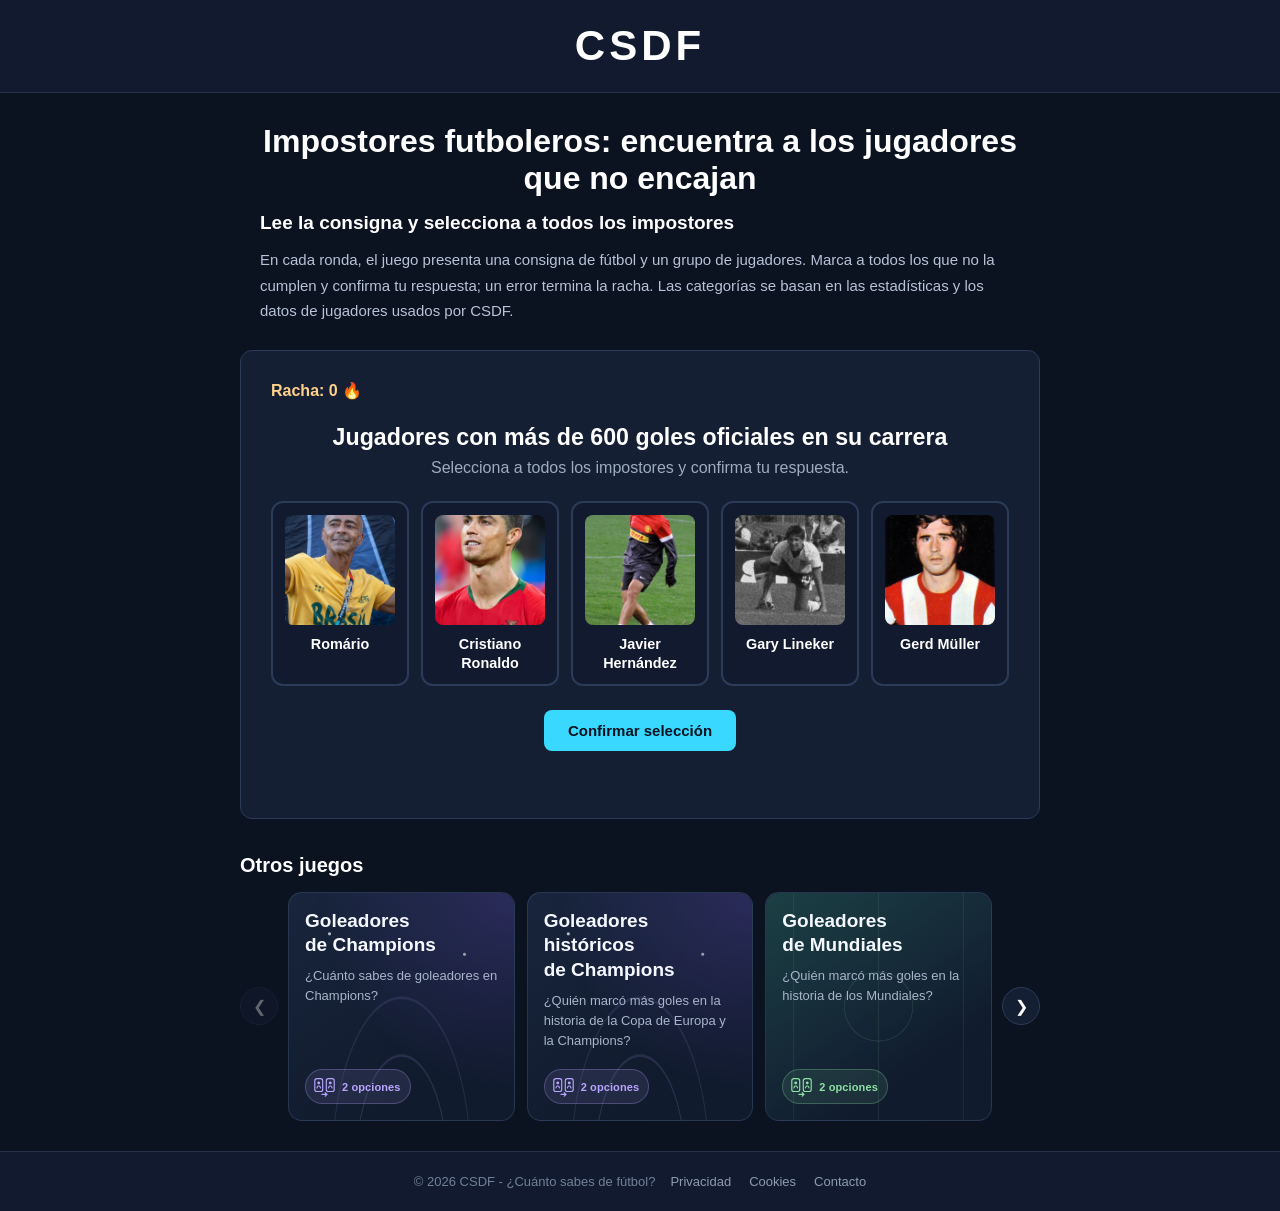
==== juegos/impostores-futboleros/index.html @ 9dae2707 "Cada juego su index" ====
<!DOCTYPE html>
<html lang="es">
<head>
    <meta charset="UTF-8">
    <meta name="viewport" content="width=device-width, initial-scale=1.0">
    <base href="/">
    <title>Impostores futboleros: encuentra quién no cumple la consigna | CSDF</title>
    <meta name="description" content="Lee la consigna, identifica a los futbolistas impostores entre los jugadores y confirma tu selección. ¿Cuántas rondas seguidas puedes acertar?">
    <meta name="robots" content="index, follow">
    <meta name="theme-color" content="#ffffff">
    <link rel="canonical" href="https://cuantosabesdefutbol.com/juegos/impostores-futboleros/">
    <meta property="og:type" content="website">
    <meta property="og:locale" content="es_ES">
    <meta property="og:site_name" content="CSDF - ¿Cuánto sabes de fútbol?">
    <meta property="og:title" content="Impostores futboleros: encuentra quién no cumple la consigna | CSDF">
    <meta property="og:description" content="Encuentra a todos los jugadores que no cumplen la consigna y trata de superar tu racha.">
    <meta property="og:url" content="https://cuantosabesdefutbol.com/juegos/impostores-futboleros/">
    <link rel="stylesheet" href="css/estilos.css">
    <link rel="stylesheet" href="css/juegos/quienMarcoMasChampions.css">
    <link rel="stylesheet" href="css/juegos/impostoresFutboleros.css">
</head>
<body data-juego="impostores-futboleros">
    <header class="cabecera">
        <a id="logo" class="logo" href="/" aria-label="Volver al catálogo de CSDF">CSDF</a>
    </header>
    <main class="layout">
        <aside class="zona-publicidad publicidad-izquierda"><div class="publicidad-placeholder"></div></aside>
        <section id="contenido" class="contenido">
            <h1 class="titulo-principal">Impostores futboleros: encuentra a los jugadores que no encajan</h1>
            <article class="introduccion-juego">
                <h2>Lee la consigna y selecciona a todos los impostores</h2>
                <p>En cada ronda, el juego presenta una consigna de fútbol y un grupo de jugadores. Marca a todos los que no la cumplen y confirma tu respuesta; un error termina la racha. Las categorías se basan en las estadísticas y los datos de jugadores usados por CSDF.</p>
            </article>
            <div id="zona-juego" class="contenedor-juego"></div>
            <div id="otros-juegos" aria-label="Otros juegos de fútbol"></div>
        </section>
        <aside class="zona-publicidad publicidad-derecha"><div class="publicidad-placeholder"></div></aside>
    </main>
    <footer class="footer">
        <p>© <span id="anio">2026</span> CSDF - ¿Cuánto sabes de fútbol?</p>
        <nav class="footer-enlaces" aria-label="Enlaces del pie de página">
            <a href="/#enlace-privacidad">Privacidad</a>
            <a href="/#enlace-cookies">Cookies</a>
            <a href="contacto.html">Contacto</a>
        </nav>
    </footer>
    <script src="js/juegos/impostoresFutboleros.js"></script>
    <script src="js/app.js"></script>
</body>
</html>
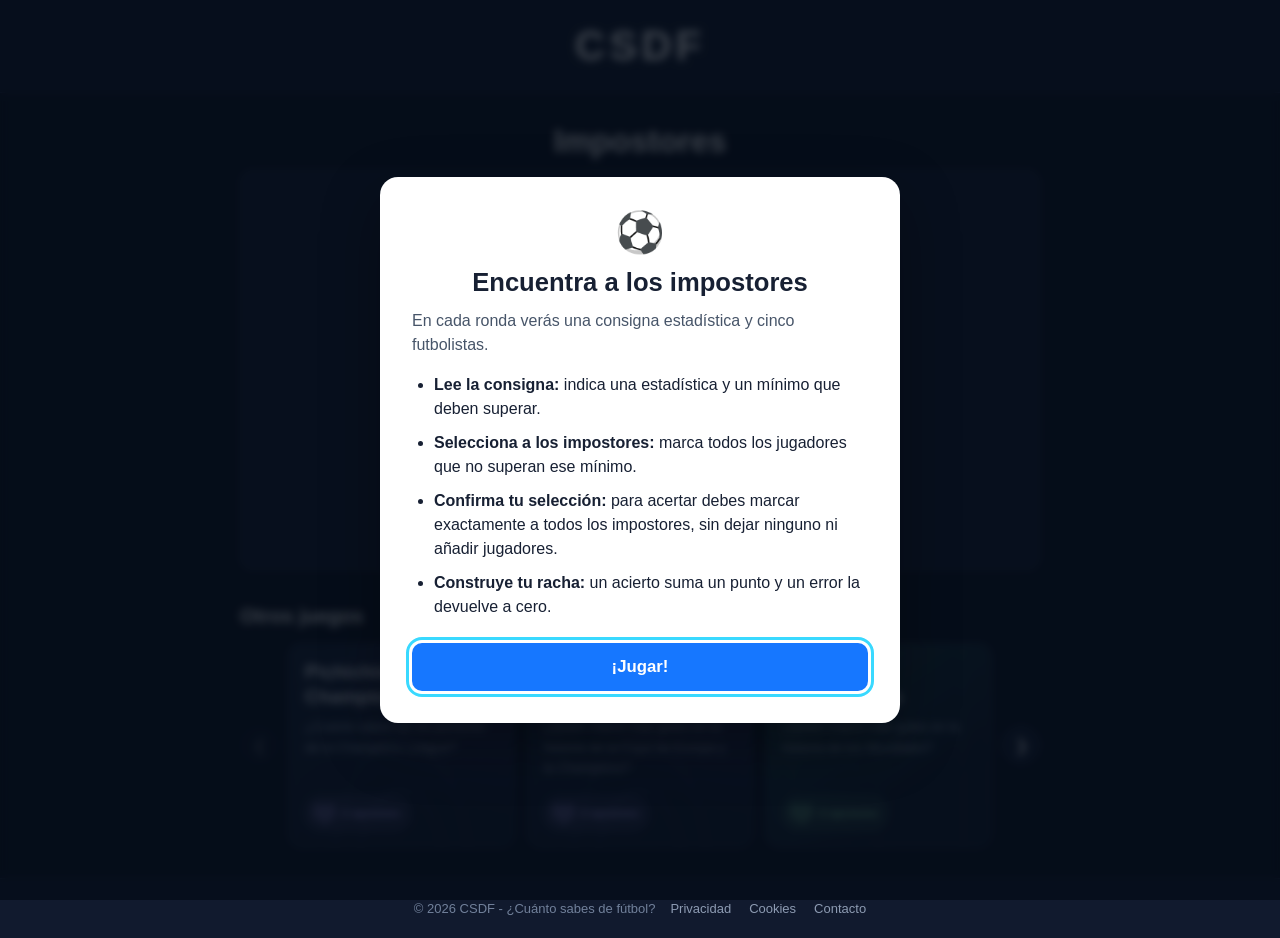
==== commit dc46fe83: "Cambios estéticos menores y pequeñas funcionalidades" ====
--- a/juegos/impostores-futboleros/index.html
+++ b/juegos/impostores-futboleros/index.html
@@ -4,7 +4,7 @@
     <meta charset="UTF-8">
     <meta name="viewport" content="width=device-width, initial-scale=1.0">
     <base href="/">
-    <title>Impostores futboleros: encuentra quién no cumple la consigna | CSDF</title>
+    <title>Impostores: encuentra quién no cumple la consigna | CSDF</title>
     <meta name="description" content="Lee la consigna, identifica a los futbolistas impostores entre los jugadores y confirma tu selección. ¿Cuántas rondas seguidas puedes acertar?">
     <meta name="robots" content="index, follow">
     <meta name="theme-color" content="#ffffff">
@@ -26,11 +26,7 @@
     <main class="layout">
         <aside class="zona-publicidad publicidad-izquierda"><div class="publicidad-placeholder"></div></aside>
         <section id="contenido" class="contenido">
-            <h1 class="titulo-principal">Impostores futboleros: encuentra a los jugadores que no encajan</h1>
-            <article class="introduccion-juego">
-                <h2>Lee la consigna y selecciona a todos los impostores</h2>
-                <p>En cada ronda, el juego presenta una consigna de fútbol y un grupo de jugadores. Marca a todos los que no la cumplen y confirma tu respuesta; un error termina la racha. Las categorías se basan en las estadísticas y los datos de jugadores usados por CSDF.</p>
-            </article>
+            <h1 class="titulo-principal">Impostores</h1>
             <div id="zona-juego" class="contenedor-juego"></div>
             <div id="otros-juegos" aria-label="Otros juegos de fútbol"></div>
         </section>
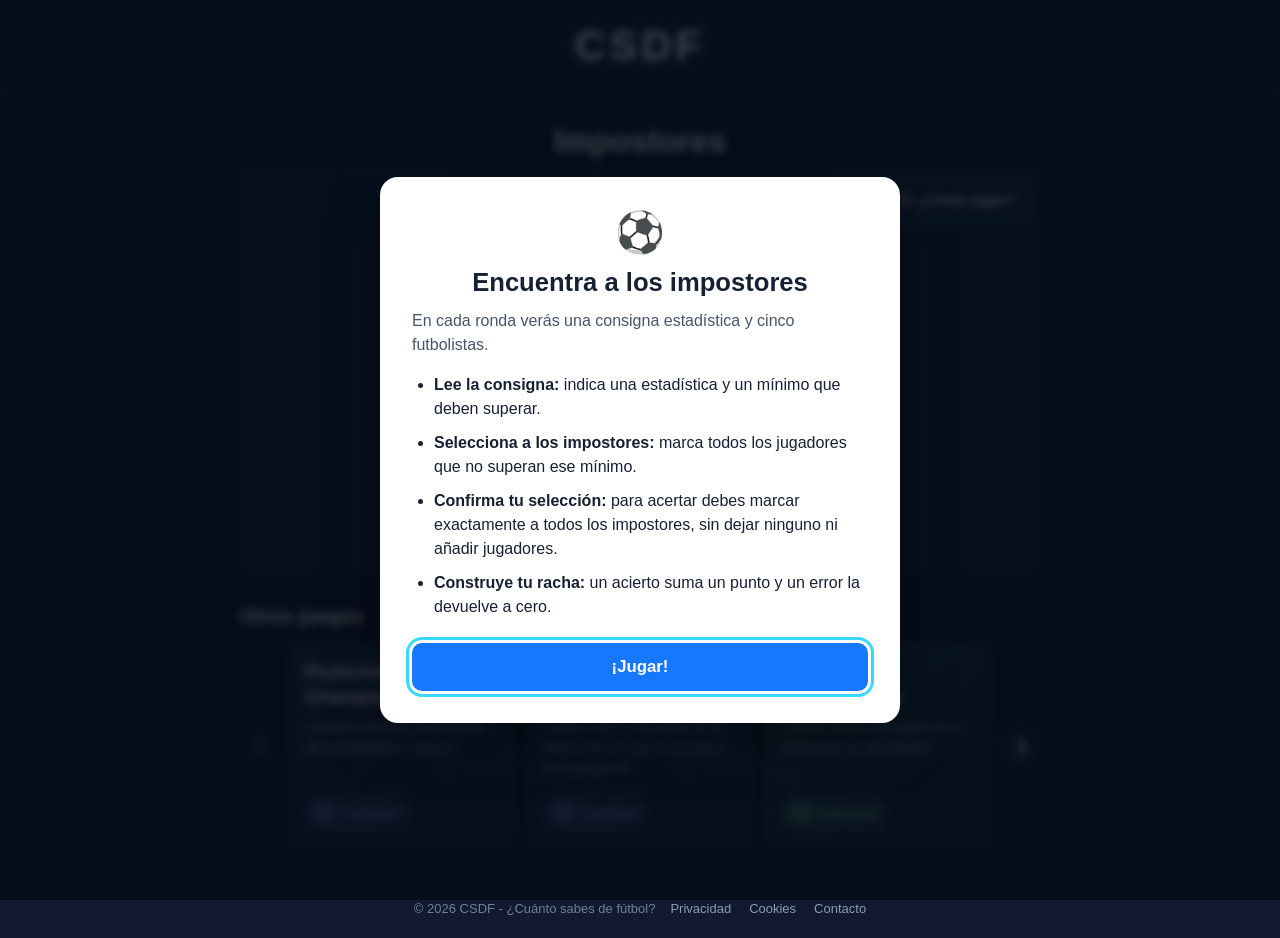
==== commit 2d18fc71: "Pequeñas correcciones y mejoras" ====
--- a/juegos/impostores-futboleros/index.html
+++ b/juegos/impostores-futboleros/index.html
@@ -16,8 +16,7 @@
     <meta property="og:description" content="Encuentra a todos los jugadores que no cumplen la consigna y trata de superar tu racha.">
     <meta property="og:url" content="https://cuantosabesdefutbol.com/juegos/impostores-futboleros/">
     <link rel="stylesheet" href="css/estilos.css">
-    <link rel="stylesheet" href="css/juegos/quienMarcoMasChampions.css">
-    <link rel="stylesheet" href="css/juegos/impostoresFutboleros.css">
+    <link rel="stylesheet" href="css/juegos/juegosImpostores.css">
 </head>
 <body data-juego="impostores-futboleros">
     <header class="cabecera">
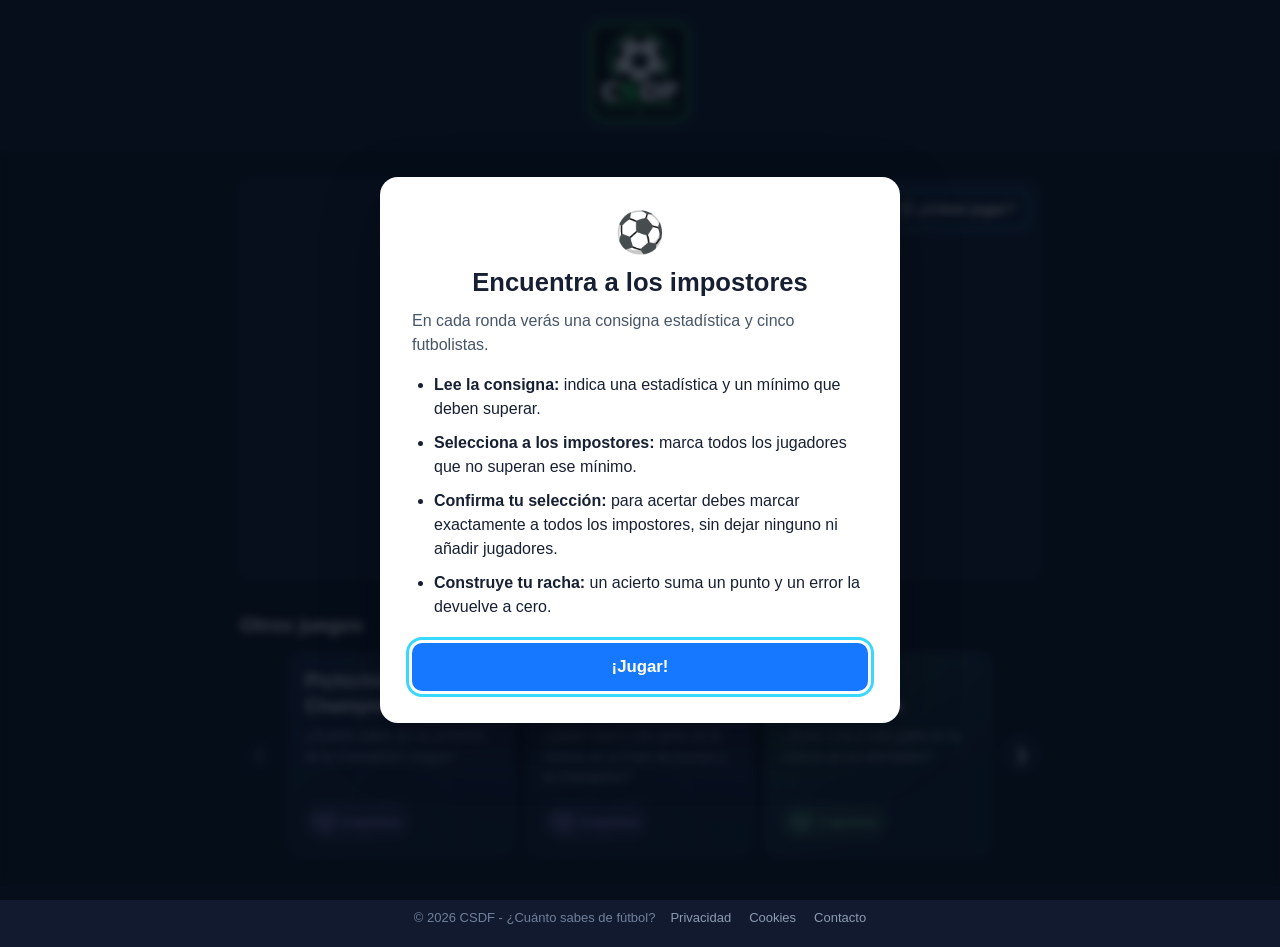
==== commit cfc5f29c: "Logo" ====
--- a/juegos/impostores-futboleros/index.html
+++ b/juegos/impostores-futboleros/index.html
@@ -8,6 +8,9 @@
     <meta name="description" content="Lee la consigna, identifica a los futbolistas impostores entre los jugadores y confirma tu selección. ¿Cuántas rondas seguidas puedes acertar?">
     <meta name="robots" content="index, follow">
     <meta name="theme-color" content="#ffffff">
+    <link rel="icon" type="image/png" href="/img/iconos/logo.png">
+    <link rel="shortcut icon" type="image/png" href="/img/iconos/logo.png">
+    <link rel="apple-touch-icon" href="/img/iconos/logo.png">
     <link rel="canonical" href="https://cuantosabesdefutbol.com/juegos/impostores-futboleros/">
     <meta property="og:type" content="website">
     <meta property="og:locale" content="es_ES">
@@ -20,12 +23,13 @@
 </head>
 <body data-juego="impostores-futboleros">
     <header class="cabecera">
-        <a id="logo" class="logo" href="/" aria-label="Volver al catálogo de CSDF">CSDF</a>
+        <a id="logo" class="logo" href="/" aria-label="CSDF - Volver al inicio">
+            <img src="/img/iconos/logo.png" alt="CSDF - ¿Cuánto sabes de fútbol?" class="logo-imagen">
+        </a>
     </header>
     <main class="layout">
         <aside class="zona-publicidad publicidad-izquierda"><div class="publicidad-placeholder"></div></aside>
         <section id="contenido" class="contenido">
-            <h1 class="titulo-principal">Impostores</h1>
             <div id="zona-juego" class="contenedor-juego"></div>
             <div id="otros-juegos" aria-label="Otros juegos de fútbol"></div>
         </section>
